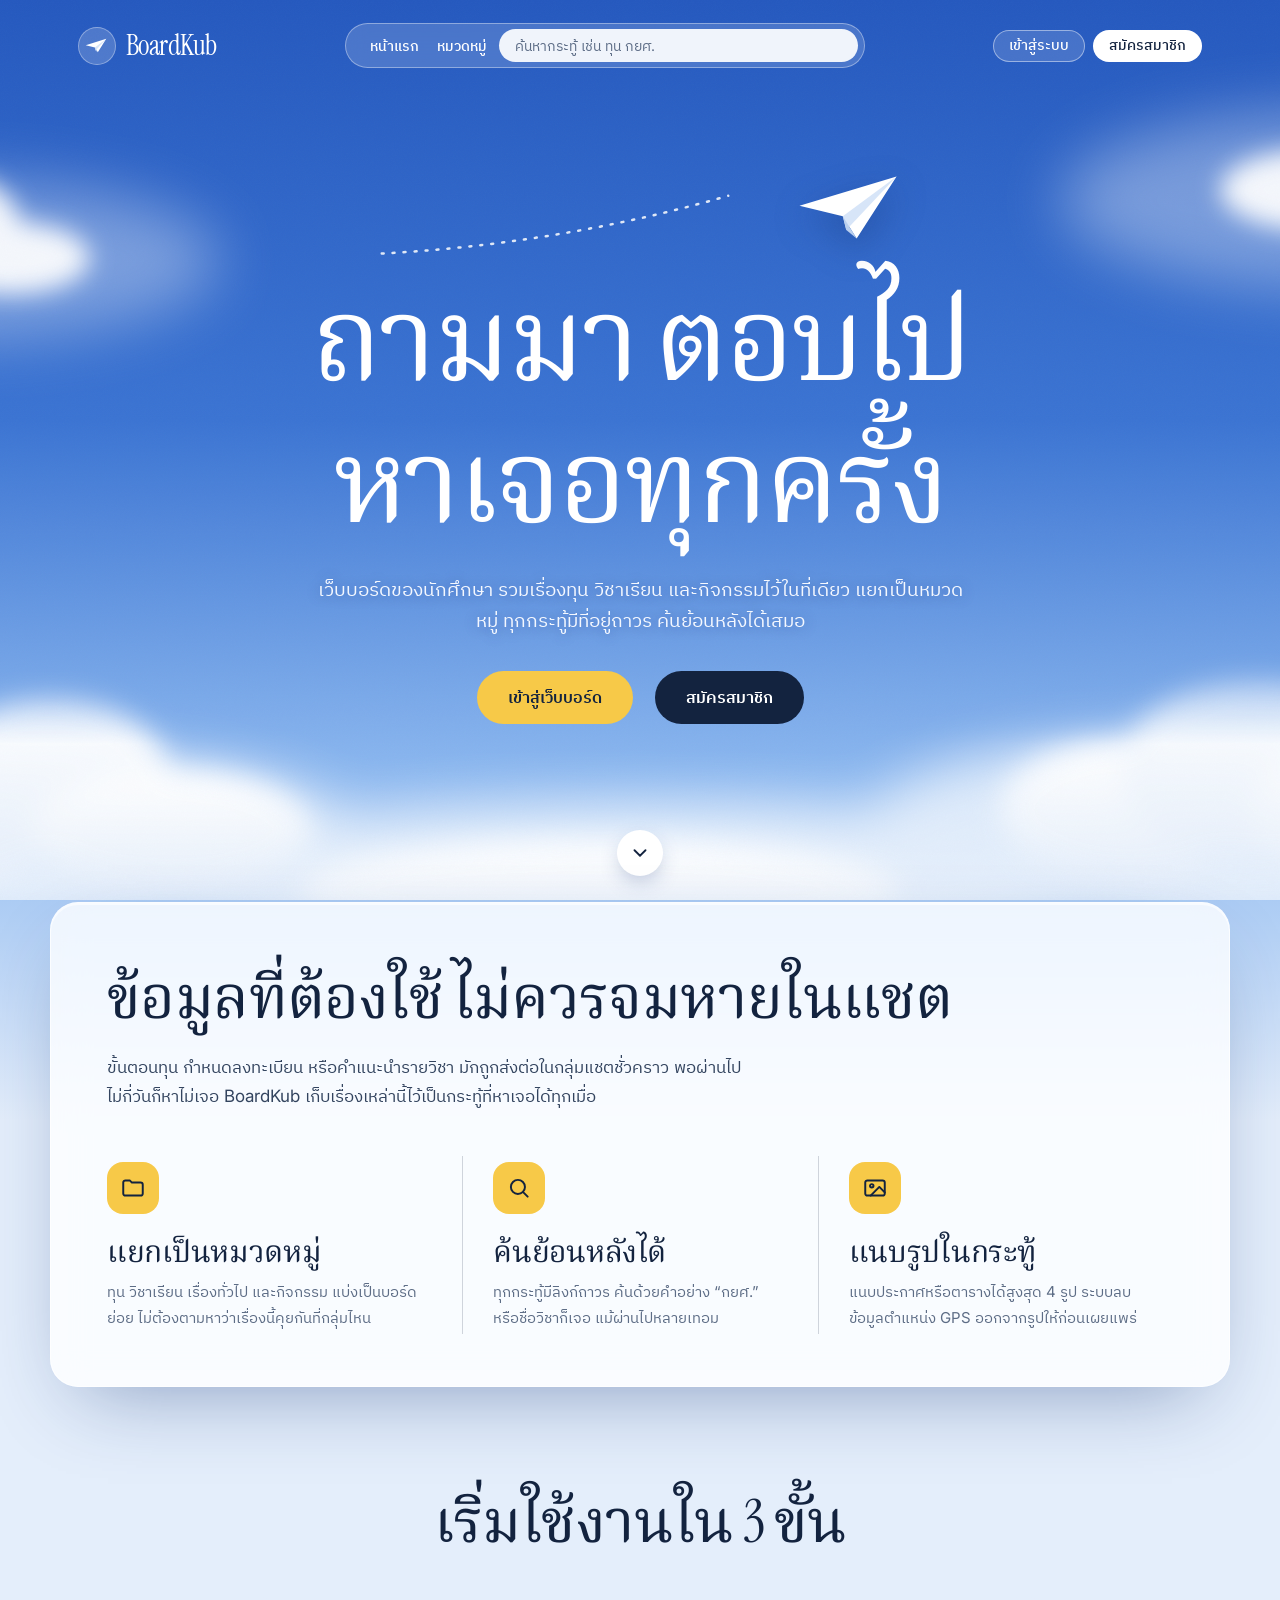
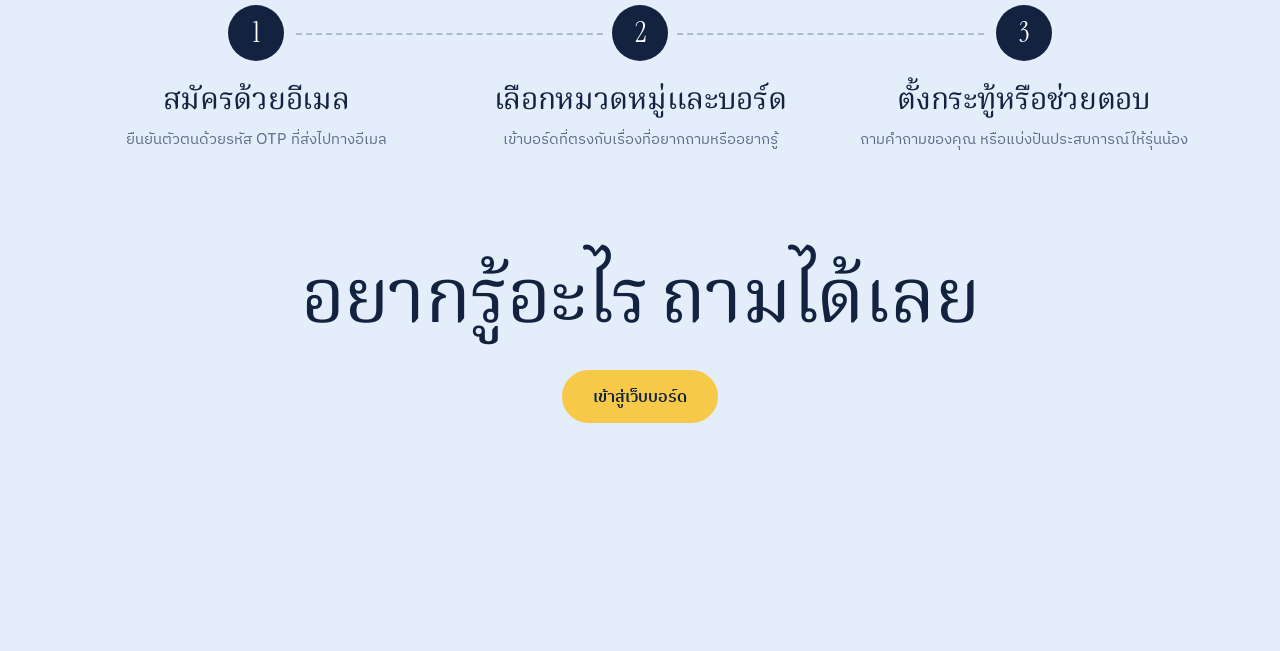
==== frontend/index.html @ 75275557 "BoardKub initial" ====
<!DOCTYPE html>
<html lang="th">
<head>
  <meta charset="UTF-8">
  <meta name="viewport" content="width=device-width, initial-scale=1.0">
  <link rel="preconnect" href="https://fonts.googleapis.com">
  <link rel="preconnect" href="https://fonts.gstatic.com" crossorigin>
  <link href="https://fonts.googleapis.com/css2?family=IBM+Plex+Sans+Thai:wght@400;500;600&family=Instrument+Serif&family=Inter:wght@400;500;600&family=Noto+Serif+Thai:wght@400;500&display=swap" rel="stylesheet">
  <link rel="stylesheet" href="css/style.css">
  <title>BoardKub — เว็บบอร์ดนักศึกษา</title>
</head>
<body>
<header class="topbar">
  <div class="inner">
    <a class="brand" href="index.html">
      <span class="brand-mark" aria-hidden="true"><img src="img/plane.svg" alt=""></span>
      <span class="brand-name">BoardKub</span>
    </a>
    <div class="navpill">
      <a href="index.html">หน้าแรก</a>
      <a href="categories.html">หมวดหมู่</a>
      <div class="searchbox">
        <label class="visually-hidden" for="search-input">ค้นหากระทู้</label>
        <input type="search" id="search-input" placeholder="ค้นหากระทู้ เช่น ทุน กยศ.">
      </div>
    </div>
    <nav class="topnav" id="nav-area"></nav>
  </div>
</header>
<section class="hero hero-full">
  <div class="flight" aria-hidden="true">
    <svg class="trail" viewBox="0 0 400 80" preserveAspectRatio="none"><path d="M2 76 C 120 70, 260 50, 398 10" fill="none" stroke="#ffffff" stroke-width="2.5" stroke-dasharray="2 9" stroke-linecap="round" vector-effect="non-scaling-stroke"/></svg>
    <img class="plane" src="img/plane.svg" alt="">
  </div>
  <h1>ถามมา ตอบไป<br>หาเจอทุกครั้ง</h1>
  <p>เว็บบอร์ดของนักศึกษา รวมเรื่องทุน วิชาเรียน และกิจกรรมไว้ในที่เดียว แยกเป็นหมวดหมู่ ทุกกระทู้มีที่อยู่ถาวร ค้นย้อนหลังได้เสมอ</p>
  <div class="hero-actions">
    <a class="btn sun" href="categories.html">เข้าสู่เว็บบอร์ด</a>
    <a class="btn hero-ghost" id="hero-join" href="register.html">สมัครสมาชิก</a>
  </div>
  <a class="scroll-hint" href="#why" aria-label="เลื่อนลงเพื่ออ่านต่อ"><svg viewBox="0 0 24 24" width="22" height="22" aria-hidden="true"><path d="M6 9l6 6 6-6" fill="none" stroke="currentColor" stroke-width="2" stroke-linecap="round" stroke-linejoin="round"/></svg></a>
</section>

<section class="why" id="why">
  <h2>ข้อมูลที่ต้องใช้ ไม่ควรจมหายในแชต</h2>
  <p class="why-lead">ขั้นตอนทุน กำหนดลงทะเบียน หรือคำแนะนำรายวิชา มักถูกส่งต่อในกลุ่มแชตชั่วคราว พอผ่านไปไม่กี่วันก็หาไม่เจอ BoardKub เก็บเรื่องเหล่านี้ไว้เป็นกระทู้ที่หาเจอได้ทุกเมื่อ</p>
  <div class="why-grid">
    <div class="why-item">
      <span class="why-icon" aria-hidden="true"><svg viewBox="0 0 24 24"><path d="M3 7a2 2 0 0 1 2-2h4l2 2h8a2 2 0 0 1 2 2v8a2 2 0 0 1-2 2H5a2 2 0 0 1-2-2z"/></svg></span>
      <h3>แยกเป็นหมวดหมู่</h3>
      <p>ทุน วิชาเรียน เรื่องทั่วไป และกิจกรรม แบ่งเป็นบอร์ดย่อย ไม่ต้องตามหาว่าเรื่องนี้คุยกันที่กลุ่มไหน</p>
    </div>
    <div class="why-item">
      <span class="why-icon" aria-hidden="true"><svg viewBox="0 0 24 24"><circle cx="11" cy="11" r="6.5"/><path d="M20 20l-4.2-4.2"/></svg></span>
      <h3>ค้นย้อนหลังได้</h3>
      <p>ทุกกระทู้มีลิงก์ถาวร ค้นด้วยคำอย่าง “กยศ.” หรือชื่อวิชาก็เจอ แม้ผ่านไปหลายเทอม</p>
    </div>
    <div class="why-item">
      <span class="why-icon" aria-hidden="true"><svg viewBox="0 0 24 24"><rect x="3" y="5" width="18" height="14" rx="2"/><circle cx="9" cy="10" r="1.6"/><path d="M21 16l-5-5-8 8"/></svg></span>
      <h3>แนบรูปในกระทู้</h3>
      <p>แนบประกาศหรือตารางได้สูงสุด 4 รูป ระบบลบข้อมูลตำแหน่ง GPS ออกจากรูปให้ก่อนเผยแพร่</p>
    </div>
  </div>
</section>

<section class="steps">
  <h2>เริ่มใช้งานใน 3 ขั้น</h2>
  <ol class="step-list">
    <li><span class="step-n">1</span><h3>สมัครด้วยอีเมล</h3><p>ยืนยันตัวตนด้วยรหัส OTP ที่ส่งไปทางอีเมล</p></li>
    <li><span class="step-n">2</span><h3>เลือกหมวดหมู่และบอร์ด</h3><p>เข้าบอร์ดที่ตรงกับเรื่องที่อยากถามหรืออยากรู้</p></li>
    <li><span class="step-n">3</span><h3>ตั้งกระทู้หรือช่วยตอบ</h3><p>ถามคำถามของคุณ หรือแบ่งปันประสบการณ์ให้รุ่นน้อง</p></li>
  </ol>
</section>

<section class="cta-band">
  <h2>อยากรู้อะไร ถามได้เลย</h2>
  <a class="btn sun" href="categories.html">เข้าสู่เว็บบอร์ด</a>
  <p class="footnote"><span id="podbar"></span></p>
</section>

<script src="js/app.js"></script>
<script>
(async function () {
  await initPage('');
  if (CURRENT_USER) {
    const j = document.getElementById('hero-join');
    if (j) j.remove();
  }
})();
</script>
</body>
</html>
---- frontend/css/style.css ----
/* BoardKub — sky edition
   Deep sky at the top, haze below, clouds along the bottom edge.
   Content lives in one frosted "window"; the yellow pill is reserved
   for the single most important action on a page. */

:root {
  --sky-deep: #2559bf;
  --sky-mid: #3b74d3;
  --sky-light: #8db9f0;
  --haze: #e4eefb;

  --glass: rgba(255, 255, 255, .80);
  --glass-strong: rgba(255, 255, 255, .92);
  --white: #ffffff;

  --ink: #13233f;
  --ink-2: #33445f;
  --muted: #5d6d86;
  --line: rgba(19, 35, 63, .10);
  --line-strong: rgba(19, 35, 63, .18);
  --tint: #eef4fd;

  --link: #1f5bc4;
  --sun: #f7c948;
  --sun-hover: #f2bb22;
  --danger: #b4321f;
  --ok: #1d7a4c;

  --r-window: 28px;
  --r-row: 18px;
  --r-field: 14px;

  --serif: 'Instrument Serif', 'Noto Serif Thai', Georgia, serif;
  --sans: 'Inter', 'IBM Plex Sans Thai', system-ui, -apple-system, sans-serif;

  --shadow-window: 0 30px 80px -30px rgba(18, 52, 120, .45), 0 2px 0 rgba(255, 255, 255, .6) inset;
}

* { box-sizing: border-box; margin: 0; padding: 0; }

html { background: var(--haze); }

body {
  position: relative;
  isolation: isolate;        /* lets the cloud layers (z-index:-1) paint above the sky */
  min-height: 100vh;
  font-family: var(--sans);
  font-size: 15px;
  line-height: 1.7;
  color: var(--ink);
  background:
    url('../img/clouds-top.svg') top center / 1600px auto no-repeat,
    linear-gradient(180deg, var(--sky-deep) 0, var(--sky-mid) 420px, var(--sky-light) 780px, var(--haze) 1120px) top / 100% 1120px no-repeat,
    var(--haze);
  padding-bottom: 180px;
}

/* Clouds stay along the bottom of the screen, behind everything */
body::before {
  content: "";
  position: fixed; left: 0; right: 0; bottom: 0; height: 260px;
  background: url('../img/clouds-bottom.svg') bottom center / max(1600px, 100%) auto no-repeat;
  pointer-events: none;
  z-index: -1;
  -webkit-mask-image: linear-gradient(to top, #000 60%, transparent);
          mask-image: linear-gradient(to top, #000 60%, transparent);
}

/* A whisper of grain, like printed sky */
body::after {
  content: "";
  position: fixed; inset: 0;
  background-image: url("data:image/svg+xml,%3Csvg xmlns='http://www.w3.org/2000/svg' width='160' height='160'%3E%3Cfilter id='n'%3E%3CfeTurbulence type='fractalNoise' baseFrequency='.9' numOctaves='2' stitchTiles='stitch'/%3E%3C/filter%3E%3Crect width='100%25' height='100%25' filter='url(%23n)' opacity='.5'/%3E%3C/svg%3E");
  opacity: .05;
  pointer-events: none;
  z-index: -1;
}

/* Thai stacks vowels and tone marks above and below the line, so headings need taller lines than Latin */
h1, h2, h3 { font-family: var(--serif); font-weight: 400; line-height: 1.3; letter-spacing: -.01em; }

a { color: var(--link); text-decoration: none; }
a:hover { text-decoration: underline; text-underline-offset: 3px; }

:focus-visible { outline: 3px solid var(--sun); outline-offset: 2px; border-radius: 10px; }

code {
  padding: 2px 8px; border-radius: 999px;
  background: var(--tint); color: var(--ink-2);
  font-family: var(--sans); font-size: .86em;
}

.visually-hidden {
  position: absolute; width: 1px; height: 1px;
  overflow: hidden; clip: rect(0 0 0 0); white-space: nowrap;
}

/* ---------- Top bar: floating pills over the sky ---------- */

.topbar { position: relative; z-index: 2; }
.topbar .inner {
  max-width: 1180px; margin: 0 auto; padding: 22px 28px;
  display: flex; flex-wrap: wrap; align-items: center; gap: 14px;
}

.brand { display: flex; align-items: center; gap: 10px; color: var(--white); }
.brand:hover { text-decoration: none; }
.brand-mark {
  display: grid; place-items: center; width: 38px; height: 38px; border-radius: 50%;
  background: rgba(255, 255, 255, .18); border: 1px solid rgba(255, 255, 255, .35);
}
.brand-mark img { width: 22px; height: auto; transform: translateX(-1px); }
.brand-name { font-family: var(--serif); font-size: 28px; letter-spacing: -.02em; }
.brand-tag { display: none; }

.navpill {
  flex: 1 1 380px; max-width: 520px; margin: 0 auto;
  display: flex; align-items: center; gap: 6px; padding: 5px 6px 5px 18px;
  background: rgba(255, 255, 255, .16); border: 1px solid rgba(255, 255, 255, .38);
  border-radius: 999px; backdrop-filter: blur(10px); -webkit-backdrop-filter: blur(10px);
}
.navpill > a { flex-shrink: 0; padding: 0 6px; color: var(--white); font-size: 14px; font-weight: 500; }
.searchbox { flex: 1; min-width: 0; }
.searchbox input {
  width: 100%; padding: 8px 16px;
  border: 0; border-radius: 999px;
  background: var(--glass-strong); color: var(--ink);
  font-family: inherit; font-size: 14px;
}
.searchbox input::placeholder { color: var(--muted); }

.topnav { display: flex; align-items: center; gap: 8px; font-size: 14px; }
.topnav a, .topnav span { color: var(--white); }
.topnav .who {
  padding: 7px 14px; border-radius: 999px;
  background: rgba(255, 255, 255, .16); border: 1px solid rgba(255, 255, 255, .32);
}
.topnav .btn.ghost { background: rgba(255, 255, 255, .14); border-color: rgba(255, 255, 255, .45); color: var(--white); }
.topnav .btn.ghost:hover { background: rgba(255, 255, 255, .26); }
.topnav .btn:not(.ghost) { background: var(--white); color: var(--ink); }
.topnav .btn:not(.ghost):hover { background: var(--tint); }

/* ---------- Home hero ---------- */

.hero {
  position: relative; max-width: 900px; margin: 26px auto 46px; padding: 0 28px;
  text-align: center; color: var(--white);
}
.hero h1 {
  font-size: clamp(52px, 8.4vw, 104px);
  line-height: 1.22;
  letter-spacing: -.025em;
  text-wrap: balance;
}
.hero p {
  max-width: 34em; margin: 20px auto 0;
  font-size: 18px; line-height: 1.65; color: #f4f8ff;
}
.hero .btn { margin-top: 30px; }

.plane {
  position: absolute; right: -40px; top: -18px; width: 120px; height: auto;
  filter: drop-shadow(0 12px 18px rgba(16, 48, 110, .35));
  animation: glide 1.6s cubic-bezier(.2, .7, .2, 1) both;
}
.trail {
  position: absolute; right: 66px; top: 28px; width: 220px; height: 70px;
  pointer-events: none; opacity: .85;
  animation: trail-in 1.6s ease-out both;
}
@keyframes glide {
  from { opacity: 0; transform: translate(-160px, 70px) rotate(-6deg); }
  to   { opacity: 1; transform: none; }
}
@keyframes trail-in { from { opacity: 0; } to { opacity: .85; } }

/* ---------- Landing page (index.html) ---------- */

.hero-full {
  min-height: calc(100vh - 90px); min-height: calc(100svh - 90px);
  max-width: 980px; margin: 0 auto; padding-top: 9vh;
  display: flex; flex-direction: column; align-items: center;
}
.hero-full h1 { font-size: clamp(52px, min(10vw, 13vh), 132px); }
.hero-full p { font-size: 19px; text-shadow: 0 1px 14px rgba(20, 60, 140, .45); }
.hero-actions { display: flex; flex-wrap: wrap; align-items: center; justify-content: center; gap: 22px; margin-top: 34px; }
.hero-actions .btn { margin-top: 0; padding: 15px 30px; font-size: 16px; }
.hero-link { color: var(--white); font-weight: 600; font-size: 15px; text-decoration: underline; text-underline-offset: 5px; text-decoration-color: rgba(255, 255, 255, .5); }
.hero-link:hover { text-decoration-color: var(--white); }
/* Plane and its dotted trail fly in a strip above the headline, never across the text */
.flight { position: relative; width: min(520px, 78%); height: 92px; margin: 0 auto 4px; }
.flight .trail { position: absolute; left: 0; right: 92px; top: auto; bottom: 8px; width: auto; height: 70px; }
.flight .plane { position: absolute; right: 0; top: 0; width: 104px; }
.hero-ghost { background: rgba(19, 35, 63, .28); border-color: rgba(255, 255, 255, .55); color: var(--white); }
.hero-ghost:hover { background: rgba(19, 35, 63, .45); }
.scroll-hint {
  margin-top: auto; margin-bottom: 26px;
  display: grid; place-items: center; width: 46px; height: 46px; border-radius: 50%;
  background: var(--white); color: var(--ink);
  box-shadow: 0 8px 24px -8px rgba(18, 52, 120, .45);
}
.scroll-hint:hover { background: var(--sun); }

.why {
  position: relative; z-index: 1;
  max-width: 1180px; margin: 0 auto; padding: 56px 56px 52px;
  background: var(--glass); border: 1px solid rgba(255, 255, 255, .7); border-radius: var(--r-window);
  box-shadow: var(--shadow-window);
  backdrop-filter: blur(18px) saturate(1.2); -webkit-backdrop-filter: blur(18px) saturate(1.2);
}
.why h2 { max-width: 15em; font-size: clamp(38px, 5vw, 60px); }
.why-lead { max-width: 58ch; margin-top: 16px; font-size: 17px; line-height: 1.75; color: var(--ink-2); }
.why-grid { display: grid; grid-template-columns: repeat(3, 1fr); gap: 0; margin-top: 44px; }
.why-item { padding: 6px 30px 4px; border-left: 1px solid var(--line-strong); }
.why-item:first-child { padding-left: 0; border-left: 0; }
.why-icon {
  display: grid; place-items: center; width: 52px; height: 52px; margin-bottom: 18px;
  border-radius: 16px; background: var(--sun);
}
.why-icon svg { width: 26px; height: 26px; fill: none; stroke: var(--ink); stroke-width: 1.8; stroke-linecap: round; stroke-linejoin: round; }
.why-item h3 { font-size: 30px; }
.why-item p { margin-top: 8px; font-size: 15px; line-height: 1.7; color: var(--muted); }

.steps { max-width: 1180px; margin: 96px auto 0; padding: 0 28px; text-align: center; }
.steps h2 { font-size: clamp(38px, 5vw, 60px); color: var(--ink); }
.step-list {
  list-style: none; position: relative;
  display: grid; grid-template-columns: repeat(3, 1fr); gap: 28px; margin-top: 44px;
}
.step-list::before {   /* the line that links the three steps */
  content: ""; position: absolute; left: 16.7%; right: 16.7%; top: 28px;
  border-top: 2px dashed rgba(19, 35, 63, .25);
}
.step-list li { position: relative; padding: 0 10px; }
.step-n {
  display: grid; place-items: center; width: 56px; height: 56px; margin: 0 auto 18px;
  border-radius: 50%; background: var(--ink); color: var(--white);
  font-family: var(--serif); font-size: 28px; line-height: 1;
  box-shadow: 0 0 0 8px var(--haze);
}
.step-list h3 { font-size: 30px; color: var(--ink); }
.step-list p { max-width: 24em; margin: 8px auto 0; font-size: 15px; line-height: 1.7; color: var(--muted); }

.cta-band {
  max-width: 1180px; margin: 96px auto 0; padding: 0 28px;
  display: flex; flex-direction: column; align-items: center; gap: 24px; text-align: center;
}
.cta-band h2 { font-size: clamp(44px, 6vw, 76px); color: var(--ink); }
.cta-band .btn { padding: 15px 30px; font-size: 16px; }
.cta-band .footnote { margin-top: 24px; }

/* ---------- The window: one frosted panel for content ---------- */

.wrap, .auth {
  position: relative; z-index: 1;
  background: var(--glass);
  border: 1px solid rgba(255, 255, 255, .7);
  border-radius: var(--r-window);
  box-shadow: var(--shadow-window);
  backdrop-filter: blur(18px) saturate(1.2); -webkit-backdrop-filter: blur(18px) saturate(1.2);
}

.wrap {
  max-width: 1180px; margin: 8px auto 0; padding: 30px;
  display: flex; flex-wrap: wrap; gap: 36px;
}
.wrap.narrow { max-width: 860px; display: block; padding: 40px 44px; }

.sidebar { flex: 1 1 210px; min-width: 0; max-width: 250px; }
.content { flex: 999 1 520px; min-width: 0; }

.side-head { margin: 4px 0 10px 12px; font-family: var(--sans); font-size: 13px; font-weight: 500; color: var(--muted); }
.side-link {
  display: flex; align-items: center; gap: 8px;
  padding: 10px 12px; border-radius: 12px;
  color: var(--ink); font-size: 14.5px;
}
.side-link:hover { background: var(--tint); text-decoration: none; }
.side-link.active { background: var(--ink); color: var(--white); font-weight: 500; }
.side-link .n { flex-grow: 1; min-width: 0; }
.side-link .c {
  flex-shrink: 0; min-width: 26px; padding: 0 8px; border-radius: 999px;
  background: rgba(19, 35, 63, .07); text-align: center; font-size: 12px; color: var(--muted);
}
.side-link.active .c { background: rgba(255, 255, 255, .18); color: var(--white); }

.side-note {
  margin-top: 22px; padding: 18px;
  background: var(--sun); border-radius: var(--r-row);
  font-size: 13.5px; line-height: 1.6; color: #3a2e05;
}

.crumb { margin-bottom: 6px; font-size: 13px; color: var(--muted); }
.crumb a { color: var(--muted); }

.page-head { margin-bottom: 22px; }
.page-head h1 { font-size: 46px; }
.page-head p { margin-top: 6px; font-size: 15px; color: var(--muted); max-width: 60ch; }

.head-row { display: flex; flex-wrap: wrap; align-items: flex-end; gap: 16px; margin-bottom: 22px; }
.head-row .grow { flex-grow: 1; min-width: 0; }

/* ---------- Category overview (home) ---------- */

.cat-row {
  display: flex; flex-wrap: wrap; align-items: center; gap: 22px;
  padding: 22px 24px; border-radius: var(--r-row);
  background: var(--white); color: inherit;
  box-shadow: 0 1px 0 var(--line);
}
.cat-row + .cat-row { margin-top: 12px; }
.cat-row:hover { text-decoration: none; box-shadow: 0 0 0 2px var(--sky-light); }
.cat-row .grow { flex-grow: 1; min-width: 0; }
.cat-name { display: block; font-family: var(--serif); font-size: 32px; line-height: 1.3; color: var(--ink); }
.cat-row .cat-desc { display: block; margin-top: 4px; font-size: 14.5px; color: var(--muted); }
.cat-boards { display: flex; flex-wrap: wrap; gap: 6px; margin-top: 12px; }
.chip {
  padding: 3px 12px; border-radius: 999px;
  background: var(--tint); color: var(--ink-2); font-size: 13px;
}
.cat-stats { flex-shrink: 0; display: flex; gap: 22px; text-align: center; }
.cat-stats .n { display: block; font-family: var(--serif); font-size: 34px; line-height: 1; color: var(--ink); font-variant-numeric: tabular-nums; }
.cat-stats .l { display: block; margin-top: 4px; font-size: 12px; color: var(--muted); }
.cat-arrow {
  flex-shrink: 0; display: grid; place-items: center;
  width: 44px; height: 44px; border-radius: 50%;
  background: var(--ink); color: var(--white); font-size: 20px; line-height: 1;
}
.cat-row:hover .cat-arrow { background: var(--sun); color: var(--ink); }

/* ---------- Popular posts (top of the category page) ---------- */

.more-link { margin-top: 18px; font-size: 14.5px; font-weight: 600; }
.top-list {
  list-style: none; overflow: hidden;
  background: var(--white); border-radius: var(--r-row); box-shadow: 0 1px 0 var(--line);
}
.top-list li + li { border-top: 1px solid var(--line); }
.top-row { display: flex; align-items: center; gap: 18px; padding: 14px 20px; color: inherit; }
.top-row:hover { background: var(--tint); text-decoration: none; }
.top-row:hover .top-title { color: var(--link); }
.top-row .grow { flex-grow: 1; min-width: 0; }
.rank {
  flex-shrink: 0; display: grid; place-items: center; width: 44px; height: 44px; border-radius: 50%;
  border: 1.5px solid var(--line-strong);
  font-family: var(--serif); font-size: 24px; line-height: 1; color: var(--ink);
}
.rank.first { background: var(--sun); border-color: var(--sun); }
.top-title { display: block; font-weight: 600; font-size: 16px; color: var(--ink); }
.top-meta { display: flex; flex-wrap: wrap; align-items: center; gap: 4px 14px; margin-top: 4px; font-size: 13px; color: var(--muted); }
.top-meta .chip { padding: 1px 10px; font-size: 12px; }

/* ---------- Board list (category page) ---------- */

.cat-block { margin-bottom: 34px; }
.cat-block h2 { font-size: 32px; margin-bottom: 4px; }
.cat-block .cat-desc { margin-bottom: 14px; font-size: 14px; color: var(--muted); }

.board-row {
  display: flex; flex-wrap: wrap; align-items: center; gap: 14px;
  padding: 18px 22px; border-radius: var(--r-row);
  background: var(--white); color: inherit; box-shadow: 0 1px 0 var(--line);
}
.board-row + .board-row { margin-top: 10px; }
.board-row:hover { text-decoration: none; box-shadow: 0 0 0 2px var(--sky-light); }
.board-row .grow { flex-grow: 1; min-width: 0; }
.board-row .b-name { display: block; font-weight: 600; font-size: 16px; color: var(--ink); }
.board-row .b-desc { display: block; margin-top: 2px; font-size: 14px; color: var(--muted); }
.board-row .b-count {
  flex-shrink: 0; padding: 4px 12px; border-radius: 999px;
  background: var(--tint); font-size: 12.5px; color: var(--ink-2); font-variant-numeric: tabular-nums;
}

/* ---------- Post list ---------- */

.post-row {
  display: flex; flex-wrap: wrap; align-items: center; gap: 18px;
  padding: 16px 20px; border-radius: var(--r-row);
  background: var(--white); box-shadow: 0 1px 0 var(--line);
}
.post-row + .post-row { margin-top: 10px; }
.post-count {
  flex-shrink: 0; width: 58px; padding: 8px 0; border-radius: 14px;
  background: var(--tint); text-align: center;
}
.post-count .n { display: block; font-family: var(--serif); font-size: 26px; line-height: 1; color: var(--ink); font-variant-numeric: tabular-nums; }
.post-count .n.zero { color: var(--muted); }
.post-count .l { display: block; margin-top: 3px; font-size: 11px; color: var(--muted); }
.post-main { flex-grow: 1; min-width: 0; }
.post-main .p-title { font-weight: 600; font-size: 16px; color: var(--ink); }
.post-main .p-title:hover { color: var(--link); }
.post-main .p-meta { display: block; margin-top: 3px; font-size: 13px; color: var(--muted); }

/* ---------- Post detail ---------- */

.post-detail h1 { font-size: 52px; margin-bottom: 12px; text-wrap: balance; }
.post-detail .meta {
  margin-bottom: 24px; padding-bottom: 20px; border-bottom: 1px solid var(--line);
  font-size: 13.5px; color: var(--muted);
}
.post-body { max-width: 68ch; font-size: 17px; line-height: 1.85; white-space: pre-wrap; word-break: break-word; }

.comments-head { margin: 44px 0 10px; font-size: 34px; }
.comment {
  padding: 18px 20px; border-radius: var(--r-row);
  background: var(--white); box-shadow: 0 1px 0 var(--line);
}
.comment + .comment { margin-top: 10px; }
.comment .c-head { margin-bottom: 6px; display: flex; flex-wrap: wrap; align-items: center; gap: 10px; font-size: 13.5px; }
.comment .c-author { font-weight: 600; color: var(--ink); }
.comment .c-time { color: var(--muted); }
.comment .c-body { font-size: 15.5px; line-height: 1.8; white-space: pre-wrap; word-break: break-word; }
.comment .c-actions { margin-left: auto; display: flex; gap: 6px; }

.tag-admin {
  padding: 1px 10px; border-radius: 999px;
  background: var(--sun); font-size: 11.5px; font-weight: 600; color: #3a2e05;
}

/* ---------- Forms ---------- */

label { display: block; margin-bottom: 7px; font-size: 14px; font-weight: 600; color: var(--ink); }

input[type=text], input[type=email], input[type=password], textarea, select {
  width: 100%; padding: 12px 16px;
  border: 1px solid var(--line-strong); border-radius: var(--r-field);
  background: var(--white); color: var(--ink);
  font-family: inherit; font-size: 15px;
}
textarea { line-height: 1.75; resize: vertical; min-height: 140px; }
input:focus, textarea:focus, select:focus { outline: 3px solid rgba(59, 116, 211, .35); outline-offset: 0; border-color: var(--sky-mid); }

.field { margin-bottom: 18px; }
.hint { margin-top: 6px; font-size: 13px; color: var(--muted); }

.btn {
  display: inline-flex; align-items: center; justify-content: center; gap: 8px;
  padding: 12px 24px; border: 1px solid transparent; border-radius: 999px;
  background: var(--ink); color: var(--white);
  font-family: inherit; font-size: 15px; font-weight: 600; line-height: 1.3;
  cursor: pointer; text-align: center;
  transition: background-color .15s ease, transform .15s ease;
}
.btn:hover { background: #22375e; color: var(--white); text-decoration: none; }
.btn:active { transform: translateY(1px); }
.btn:disabled { opacity: .5; cursor: not-allowed; }
.btn.sun { background: var(--sun); color: var(--ink); }
.btn.sun:hover { background: var(--sun-hover); color: var(--ink); }
.btn.ghost { background: var(--white); color: var(--ink); border-color: var(--line-strong); }
.btn.ghost:hover { background: var(--tint); color: var(--ink); }
.btn.danger { background: transparent; color: var(--danger); border-color: rgba(180, 50, 31, .35); }
.btn.danger:hover { background: #fdecea; color: var(--danger); }
.btn.sm { padding: 6px 15px; font-size: 13.5px; font-weight: 500; }
.btn.block { width: 100%; }
.btn-row { display: flex; flex-wrap: wrap; align-items: center; gap: 10px; margin-top: 16px; }

.pill {
  padding: 6px 15px; border: 1px solid var(--line-strong); border-radius: 999px;
  background: var(--white); color: var(--ink-2); font-family: inherit; font-size: 13.5px; cursor: pointer;
}
.pill.on { background: var(--ink); border-color: var(--ink); color: var(--white); }

.sortbar { display: flex; flex-wrap: wrap; align-items: center; gap: 8px; margin-bottom: 14px; font-size: 13.5px; }
.sortbar .lbl { color: var(--muted); }

/* ---------- Auth pages: headline on the sky, card below ---------- */

.auth {
  max-width: 460px; margin: 28px auto 0; padding: 40px 38px 30px;
  background: var(--glass-strong);
}
.auth h1 { font-size: 52px; color: var(--ink); text-align: center; }
.auth .sub { margin: 8px 0 26px; font-size: 15px; color: var(--muted); text-align: center; }
.auth .panel { padding: 0; background: none; border: 0; box-shadow: none; margin: 0; }
.auth .foot { margin-top: 18px; text-align: center; font-size: 14px; color: var(--muted); }
.auth .footnote { margin-top: 26px; }

.otp-input { letter-spacing: 12px; text-align: center; font-size: 28px; font-family: var(--serif); }

/* ---------- Feedback ---------- */

.alert { display: none; margin-bottom: 18px; padding: 12px 16px; border-radius: var(--r-field); font-size: 14px; }
.alert.show { display: block; }
.alert.error { background: #fdecea; color: #8a2414; }
.alert.ok { background: #e3f4ea; color: #145a37; }

.empty {
  padding: 48px 24px; border-radius: var(--r-row); border: 2px dashed var(--line-strong);
  text-align: center; color: var(--muted);
}
.loading { padding: 32px; text-align: center; color: var(--muted); font-size: 14px; }

/* ---------- Pager + pod bar ---------- */

.pager { display: flex; flex-wrap: wrap; align-items: center; gap: 12px; margin-top: 22px; }
.pager .pinfo { font-size: 13.5px; color: var(--muted); }
.podbar { margin-left: auto; font-size: 12.5px; color: var(--muted); }

.footnote { margin-top: 32px; font-size: 12.5px; color: var(--muted); }

/* ---------- Admin ---------- */

.panel {
  margin-bottom: 18px; padding: 24px 26px;
  background: var(--white); border-radius: var(--r-row); box-shadow: 0 1px 0 var(--line);
}
.panel h2 { font-size: 30px; margin-bottom: 14px; }

/* ---------- Images ---------- */

.hint-inline { font-weight: 400; color: var(--muted); font-size: .92em; }
input[type="file"] {
  display: block; width: 100%; margin: 4px 0 12px; padding: 14px;
  border: 2px dashed var(--line-strong); border-radius: var(--r-field);
  background: var(--tint); font: inherit; font-size: 14px; color: var(--ink-2); cursor: pointer;
}
input[type="file"]::file-selector-button {
  margin-right: 12px; padding: 7px 16px; border: 0; border-radius: 999px;
  background: var(--ink); color: var(--white); font: inherit; font-weight: 600; cursor: pointer;
}
.thumbs { display: grid; grid-template-columns: repeat(auto-fill, minmax(120px, 1fr)); gap: 12px; }
.thumb { position: relative; aspect-ratio: 1; border-radius: 16px; overflow: hidden; background: var(--tint); }
.thumb img { width: 100%; height: 100%; object-fit: cover; display: block; }
.thumb.new { box-shadow: 0 0 0 3px var(--sun) inset; }
.thumb-x {
  position: absolute; top: 6px; right: 6px; width: 28px; height: 28px; border-radius: 50%;
  border: 0; background: rgba(19, 35, 63, .75); color: var(--white); font-size: 18px; line-height: 28px; cursor: pointer; padding: 0;
}
.thumb-x:hover { background: var(--danger); }
.post-images { display: grid; gap: 10px; margin: 22px 0 8px; max-width: 760px; }
.post-images.count-1 { grid-template-columns: 1fr; }
.post-images.count-2, .post-images.count-4 { grid-template-columns: 1fr 1fr; }
.post-images.count-3 { grid-template-columns: 1fr 1fr 1fr; }
.post-images a { display: block; border-radius: 18px; overflow: hidden; background: var(--tint); }
.post-images img { width: 100%; height: auto; display: block; }
.post-images:not(.count-1) img { aspect-ratio: 4 / 3; object-fit: cover; }
.post-images.count-1 img { max-height: 540px; object-fit: contain; }

/* ---------- Small screens ---------- */

@media (max-width: 760px) {
  body { padding-bottom: 120px; }
  .topbar .inner { padding: 16px; gap: 10px; }
  .navpill { order: 3; flex-basis: 100%; max-width: none; }
  .topnav { margin-left: auto; }
  .hero { margin: 8px auto 30px; padding: 44px 16px 0; }
  .hero:not(.hero-full) .plane { width: 58px; right: 16px; top: 0; }
  .hero:not(.hero-full) .trail { display: none; }
  .wrap { margin: 0 12px; padding: 18px; gap: 22px; border-radius: 22px; }
  .wrap.narrow { padding: 24px 18px; }
  .auth { margin: 16px 12px 0; padding: 30px 20px 22px; }
  .sidebar { max-width: none; flex-basis: 100%; order: 2; }   /* content first on phones */
  .page-head h1, .auth h1 { font-size: 40px; }
  .post-detail h1 { font-size: 38px; }
  .cat-row { padding: 18px; }
  .cat-stats { gap: 16px; }
  .cat-name { font-size: 28px; }
}

@media (max-width: 860px) {
  .why { margin: 0 12px; padding: 34px 22px; border-radius: 22px; }
  .why-grid, .step-list { grid-template-columns: 1fr; gap: 26px; }
  .why-item, .why-item:first-child { padding: 0; border-left: 0; }
  .why-item + .why-item { padding-top: 26px; border-top: 1px solid var(--line-strong); }
  .step-list::before { display: none; }
  .steps, .cta-band { margin-top: 64px; }
  .hero-full { padding-top: 28px; }
  .flight { height: 64px; }
  .flight .plane { width: 66px; }
  .flight .trail { right: 60px; height: 48px; display: block; }
}

/* Short laptop windows: keep the clouds low so they never sit behind white hero text */
@media (max-height: 760px) {
  body::before { display: none; }
  .flight { height: 70px; }
  .flight .plane { width: 80px; }
}

@media (prefers-reduced-motion: reduce) {
  .plane, .trail { animation: none; }
  .btn { transition: none; }
}
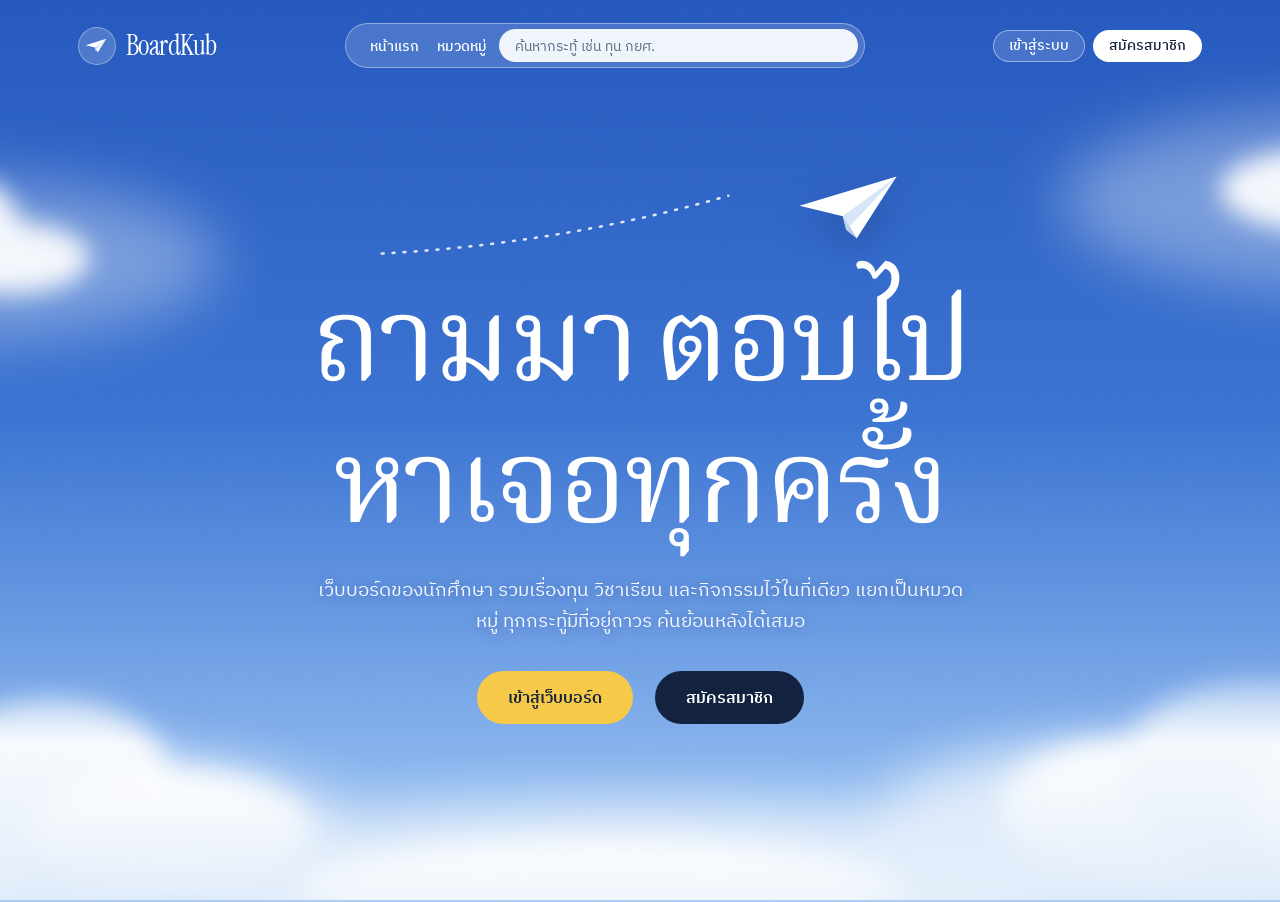
==== commit b8a20295: "Simplify landing page" ====
--- a/frontend/index.html
+++ b/frontend/index.html
@@ -9,7 +9,7 @@
   <link rel="stylesheet" href="css/style.css">
   <title>BoardKub — เว็บบอร์ดนักศึกษา</title>
 </head>
-<body>
+<body class="landing">
 <header class="topbar">
   <div class="inner">
     <a class="brand" href="index.html">
@@ -38,44 +38,7 @@
     <a class="btn sun" href="categories.html">เข้าสู่เว็บบอร์ด</a>
     <a class="btn hero-ghost" id="hero-join" href="register.html">สมัครสมาชิก</a>
   </div>
-  <a class="scroll-hint" href="#why" aria-label="เลื่อนลงเพื่ออ่านต่อ"><svg viewBox="0 0 24 24" width="22" height="22" aria-hidden="true"><path d="M6 9l6 6 6-6" fill="none" stroke="currentColor" stroke-width="2" stroke-linecap="round" stroke-linejoin="round"/></svg></a>
-</section>
-
-<section class="why" id="why">
-  <h2>ข้อมูลที่ต้องใช้ ไม่ควรจมหายในแชต</h2>
-  <p class="why-lead">ขั้นตอนทุน กำหนดลงทะเบียน หรือคำแนะนำรายวิชา มักถูกส่งต่อในกลุ่มแชตชั่วคราว พอผ่านไปไม่กี่วันก็หาไม่เจอ BoardKub เก็บเรื่องเหล่านี้ไว้เป็นกระทู้ที่หาเจอได้ทุกเมื่อ</p>
-  <div class="why-grid">
-    <div class="why-item">
-      <span class="why-icon" aria-hidden="true"><svg viewBox="0 0 24 24"><path d="M3 7a2 2 0 0 1 2-2h4l2 2h8a2 2 0 0 1 2 2v8a2 2 0 0 1-2 2H5a2 2 0 0 1-2-2z"/></svg></span>
-      <h3>แยกเป็นหมวดหมู่</h3>
-      <p>ทุน วิชาเรียน เรื่องทั่วไป และกิจกรรม แบ่งเป็นบอร์ดย่อย ไม่ต้องตามหาว่าเรื่องนี้คุยกันที่กลุ่มไหน</p>
-    </div>
-    <div class="why-item">
-      <span class="why-icon" aria-hidden="true"><svg viewBox="0 0 24 24"><circle cx="11" cy="11" r="6.5"/><path d="M20 20l-4.2-4.2"/></svg></span>
-      <h3>ค้นย้อนหลังได้</h3>
-      <p>ทุกกระทู้มีลิงก์ถาวร ค้นด้วยคำอย่าง “กยศ.” หรือชื่อวิชาก็เจอ แม้ผ่านไปหลายเทอม</p>
-    </div>
-    <div class="why-item">
-      <span class="why-icon" aria-hidden="true"><svg viewBox="0 0 24 24"><rect x="3" y="5" width="18" height="14" rx="2"/><circle cx="9" cy="10" r="1.6"/><path d="M21 16l-5-5-8 8"/></svg></span>
-      <h3>แนบรูปในกระทู้</h3>
-      <p>แนบประกาศหรือตารางได้สูงสุด 4 รูป ระบบลบข้อมูลตำแหน่ง GPS ออกจากรูปให้ก่อนเผยแพร่</p>
-    </div>
-  </div>
-</section>
-
-<section class="steps">
-  <h2>เริ่มใช้งานใน 3 ขั้น</h2>
-  <ol class="step-list">
-    <li><span class="step-n">1</span><h3>สมัครด้วยอีเมล</h3><p>ยืนยันตัวตนด้วยรหัส OTP ที่ส่งไปทางอีเมล</p></li>
-    <li><span class="step-n">2</span><h3>เลือกหมวดหมู่และบอร์ด</h3><p>เข้าบอร์ดที่ตรงกับเรื่องที่อยากถามหรืออยากรู้</p></li>
-    <li><span class="step-n">3</span><h3>ตั้งกระทู้หรือช่วยตอบ</h3><p>ถามคำถามของคุณ หรือแบ่งปันประสบการณ์ให้รุ่นน้อง</p></li>
-  </ol>
-</section>
-
-<section class="cta-band">
-  <h2>อยากรู้อะไร ถามได้เลย</h2>
-  <a class="btn sun" href="categories.html">เข้าสู่เว็บบอร์ด</a>
-  <p class="footnote"><span id="podbar"></span></p>
+  <p class="footnote hero-pod"><span id="podbar"></span></p>
 </section>
 
 <script src="js/app.js"></script>
--- a/frontend/css/style.css
+++ b/frontend/css/style.css
@@ -193,13 +193,13 @@
 .flight .plane { position: absolute; right: 0; top: 0; width: 104px; }
 .hero-ghost { background: rgba(19, 35, 63, .28); border-color: rgba(255, 255, 255, .55); color: var(--white); }
 .hero-ghost:hover { background: rgba(19, 35, 63, .45); }
-.scroll-hint {
-  margin-top: auto; margin-bottom: 26px;
-  display: grid; place-items: center; width: 46px; height: 46px; border-radius: 50%;
-  background: var(--white); color: var(--ink);
-  box-shadow: 0 8px 24px -8px rgba(18, 52, 120, .45);
-}
-.scroll-hint:hover { background: var(--sun); }
+/* Which Pod answered: sits at the bottom of the landing hero for the stateless demo */
+/* The landing page is a single screen, so it needs no room below for the clouds */
+body.landing { padding-bottom: 0; }
+.hero-full .hero-pod {
+  margin-top: auto; margin-bottom: 22px; padding-top: 32px;
+  font-size: 12.5px; color: var(--muted); text-shadow: none;
+}
 
 .why {
   position: relative; z-index: 1;
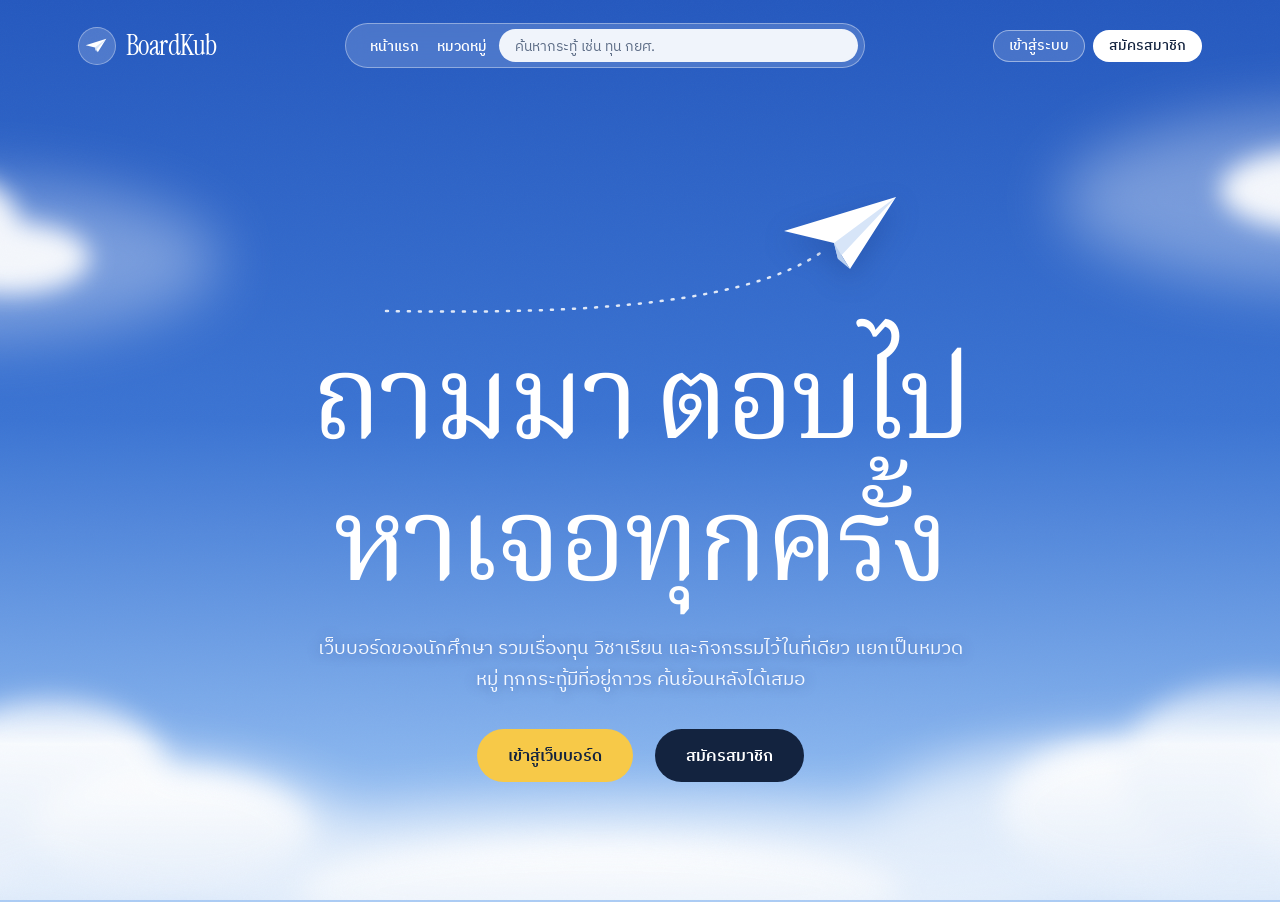
==== commit 540dad14: "Align paper plane with its trail" ====
--- a/frontend/index.html
+++ b/frontend/index.html
@@ -28,10 +28,16 @@
   </div>
 </header>
 <section class="hero hero-full">
-  <div class="flight" aria-hidden="true">
-    <svg class="trail" viewBox="0 0 400 80" preserveAspectRatio="none"><path d="M2 76 C 120 70, 260 50, 398 10" fill="none" stroke="#ffffff" stroke-width="2.5" stroke-dasharray="2 9" stroke-linecap="round" vector-effect="non-scaling-stroke"/></svg>
-    <img class="plane" src="img/plane.svg" alt="">
-  </div>
+  <!-- Trail and plane share one drawing, so the trail always ends at the plane's tail -->
+  <svg class="flight" viewBox="0 0 520 150" aria-hidden="true">
+    <path class="flight-trail" d="M6 138 C 150 140, 360 140, 446 76" fill="none" stroke="#ffffff"
+          stroke-width="2.5" stroke-dasharray="2 9" stroke-linecap="round"/>
+    <g class="flight-plane" transform="translate(400 20)">
+      <path d="M4 38 L116 4 L70 76 L54 50 Z" fill="#ffffff"/>
+      <path d="M116 4 L54 50 L58 66 Z" fill="#d7e5f8"/>
+      <path d="M54 50 L70 76 L58 66 Z" fill="#b9cfee"/>
+    </g>
+  </svg>
   <h1>ถามมา ตอบไป<br>หาเจอทุกครั้ง</h1>
   <p>เว็บบอร์ดของนักศึกษา รวมเรื่องทุน วิชาเรียน และกิจกรรมไว้ในที่เดียว แยกเป็นหมวดหมู่ ทุกกระทู้มีที่อยู่ถาวร ค้นย้อนหลังได้เสมอ</p>
   <div class="hero-actions">
--- a/frontend/css/style.css
+++ b/frontend/css/style.css
@@ -132,8 +132,14 @@
 .topnav { display: flex; align-items: center; gap: 8px; font-size: 14px; }
 .topnav a, .topnav span { color: var(--white); }
 .topnav .who {
-  padding: 7px 14px; border-radius: 999px;
+  display: inline-flex; align-items: center; gap: 8px;
+  padding: 4px 14px 4px 4px; border-radius: 999px;
   background: rgba(255, 255, 255, .16); border: 1px solid rgba(255, 255, 255, .32);
+}
+.topnav .who:hover { background: rgba(255, 255, 255, .28); text-decoration: none; }
+.topnav .who-avatar {
+  display: grid; place-items: center; width: 26px; height: 26px; border-radius: 50%;
+  background: var(--white); color: var(--sky-deep); font-size: 13px; font-weight: 600;
 }
 .topnav .btn.ghost { background: rgba(255, 255, 255, .14); border-color: rgba(255, 255, 255, .45); color: var(--white); }
 .topnav .btn.ghost:hover { background: rgba(255, 255, 255, .26); }
@@ -188,9 +194,15 @@
 .hero-link { color: var(--white); font-weight: 600; font-size: 15px; text-decoration: underline; text-underline-offset: 5px; text-decoration-color: rgba(255, 255, 255, .5); }
 .hero-link:hover { text-decoration-color: var(--white); }
 /* Plane and its dotted trail fly in a strip above the headline, never across the text */
-.flight { position: relative; width: min(520px, 78%); height: 92px; margin: 0 auto 4px; }
-.flight .trail { position: absolute; left: 0; right: 92px; top: auto; bottom: 8px; width: auto; height: 70px; }
-.flight .plane { position: absolute; right: 0; top: 0; width: 104px; }
+.flight { display: block; width: min(520px, 78%); height: auto; margin: 0 auto 4px; overflow: visible; }
+.flight-plane { filter: drop-shadow(0 10px 14px rgba(18, 52, 120, .28)); }
+.flight-trail { opacity: .85; animation: trail-in 1.6s ease-out both; }
+/* The plane glides in along the trail's direction and stops exactly at its end */
+.flight-plane > path { animation: glide-in 1.6s cubic-bezier(.2, .7, .2, 1) both; }
+@keyframes glide-in {
+  from { opacity: 0; transform: translate(-64px, 48px); }
+  to   { opacity: 1; transform: none; }
+}
 .hero-ghost { background: rgba(19, 35, 63, .28); border-color: rgba(255, 255, 255, .55); color: var(--white); }
 .hero-ghost:hover { background: rgba(19, 35, 63, .45); }
 /* Which Pod answered: sits at the bottom of the landing hero for the stateless demo */
@@ -390,6 +402,37 @@
 .post-main .p-title { font-weight: 600; font-size: 16px; color: var(--ink); }
 .post-main .p-title:hover { color: var(--link); }
 .post-main .p-meta { display: block; margin-top: 3px; font-size: 13px; color: var(--muted); }
+
+/* Author names link to their profile, but read as plain text until hovered */
+a.author { color: inherit; font-weight: 600; }
+a.author:hover { color: var(--link); }
+
+[hidden] { display: none !important; }
+
+/* ---------- Profile ---------- */
+
+.profile-card {
+  display: flex; flex-wrap: wrap; align-items: center; gap: 22px 26px;
+  margin-bottom: 26px; padding: 28px; border-radius: var(--r-row);
+  background: var(--white); box-shadow: 0 1px 0 var(--line);
+}
+.profile-card .grow { flex: 1 1 260px; min-width: 0; }
+.profile-card h1 { font-size: 46px; line-height: 1.3; word-break: break-word; }
+.profile-card .p-sub { display: flex; flex-wrap: wrap; align-items: center; gap: 8px; margin-top: 6px; font-size: 14px; color: var(--muted); }
+.profile-card .p-email { margin-top: 4px; font-size: 13.5px; color: var(--muted); }
+.profile-card .cat-stats { flex-basis: auto; }
+.profile-card .btn-row { flex-basis: 100%; margin-top: 0; padding-top: 18px; border-top: 1px solid var(--line); }
+.avatar-lg {
+  flex-shrink: 0; display: grid; place-items: center;
+  width: 96px; height: 96px; border-radius: 50%;
+  background: linear-gradient(135deg, var(--sky-light), var(--sky-deep));
+  box-shadow: 0 10px 26px -10px rgba(18, 52, 120, .55), 0 0 0 5px var(--tint);
+  font-family: var(--serif); font-size: 46px; line-height: 1; color: var(--white);
+}
+.settings-grid { display: grid; grid-template-columns: 1fr 1fr; align-items: start; gap: 18px; margin-bottom: 26px; }
+.settings-grid .panel { margin-bottom: 0; }
+.settings-grid .panel h2 { font-size: 26px; }
+.section-title { margin-bottom: 14px; font-size: 30px; }
 
 /* ---------- Post detail ---------- */
 
@@ -555,6 +598,12 @@
   .cat-row { padding: 18px; }
   .cat-stats { gap: 16px; }
   .cat-name { font-size: 28px; }
+  .settings-grid { grid-template-columns: 1fr; }
+  .profile-card { padding: 22px 18px; }
+  .profile-card h1 { font-size: 36px; }
+  .avatar-lg { width: 76px; height: 76px; font-size: 36px; }
+  .topnav .who { padding-right: 4px; font-size: 0; }   /* avatar only on phones */
+  .topnav .who .who-avatar { font-size: 13px; }
 }
 
 @media (max-width: 860px) {
@@ -565,19 +614,16 @@
   .step-list::before { display: none; }
   .steps, .cta-band { margin-top: 64px; }
   .hero-full { padding-top: 28px; }
-  .flight { height: 64px; }
-  .flight .plane { width: 66px; }
-  .flight .trail { right: 60px; height: 48px; display: block; }
+  .flight { width: min(360px, 86%); }
 }
 
 /* Short laptop windows: keep the clouds low so they never sit behind white hero text */
 @media (max-height: 760px) {
   body::before { display: none; }
-  .flight { height: 70px; }
-  .flight .plane { width: 80px; }
+  .flight { width: min(400px, 70%); }
 }
 
 @media (prefers-reduced-motion: reduce) {
-  .plane, .trail { animation: none; }
+  .plane, .trail, .flight-trail, .flight-plane > path { animation: none; }
   .btn { transition: none; }
 }
